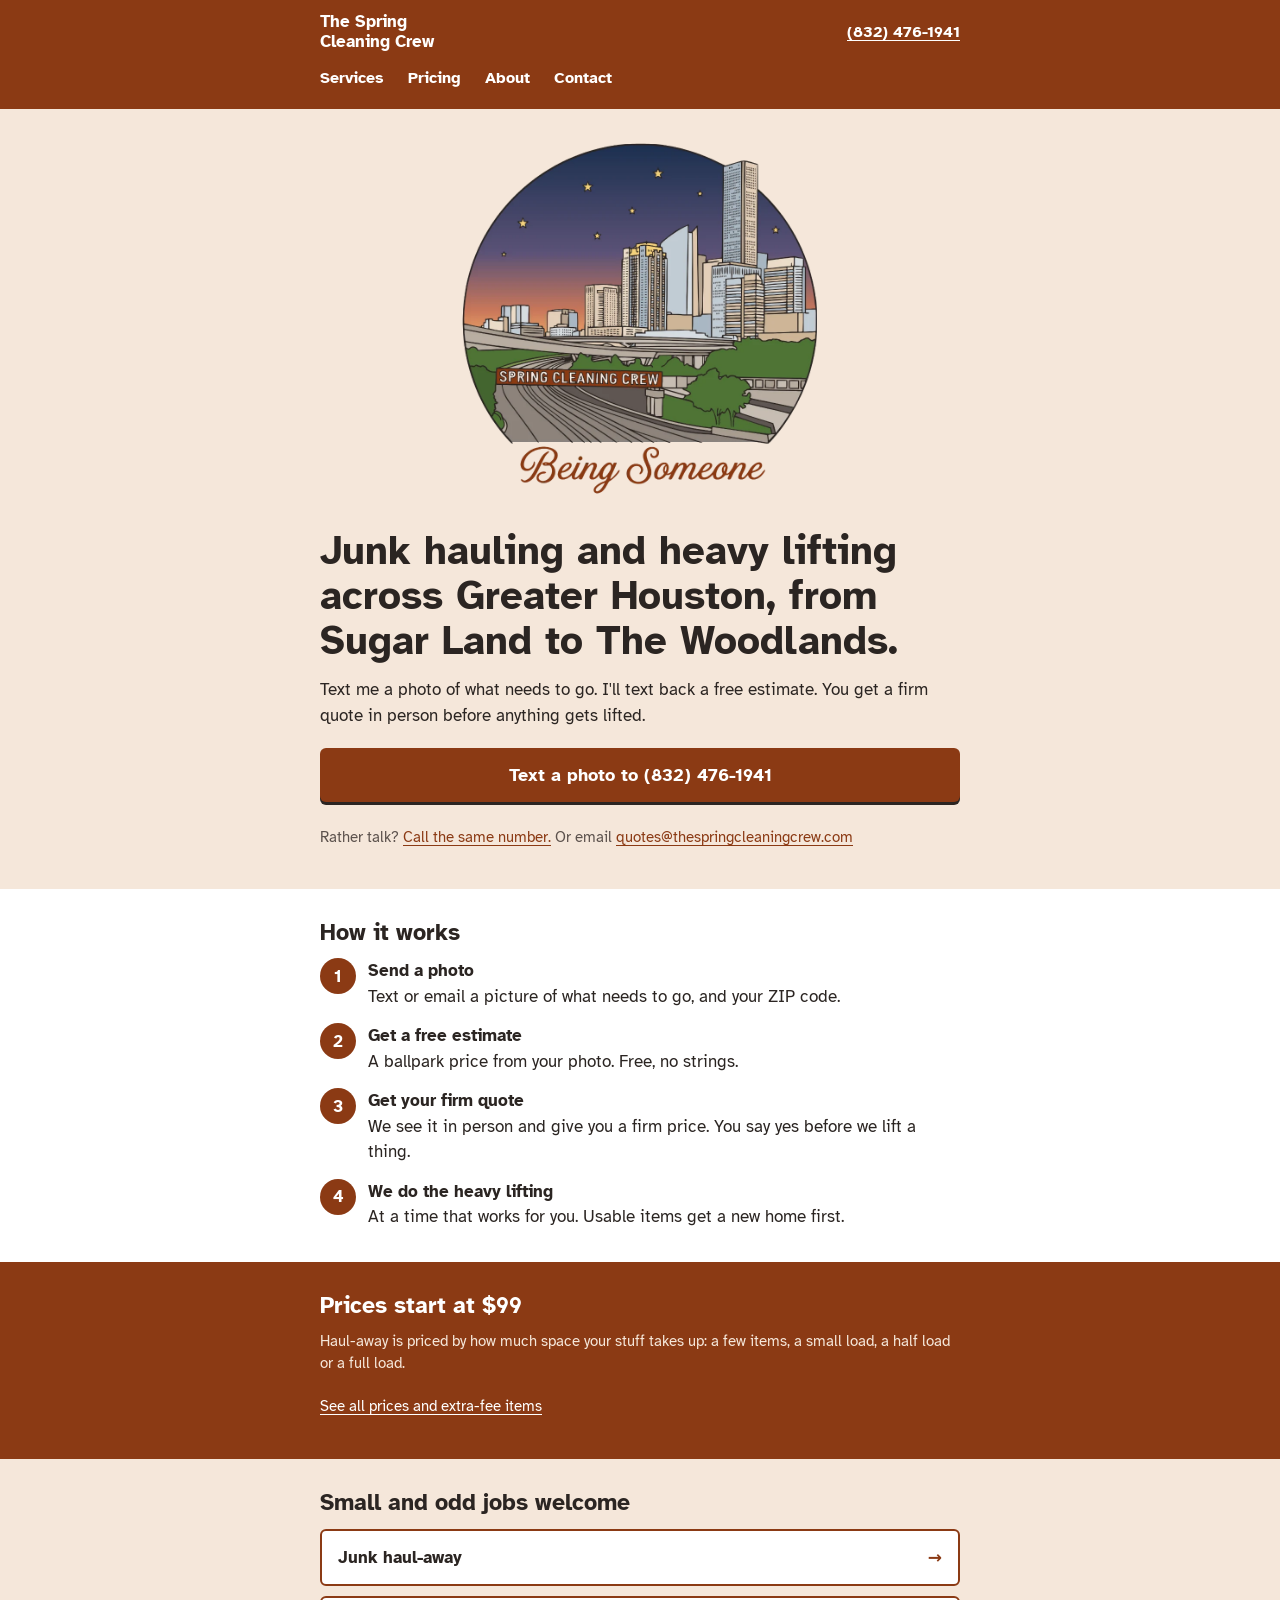
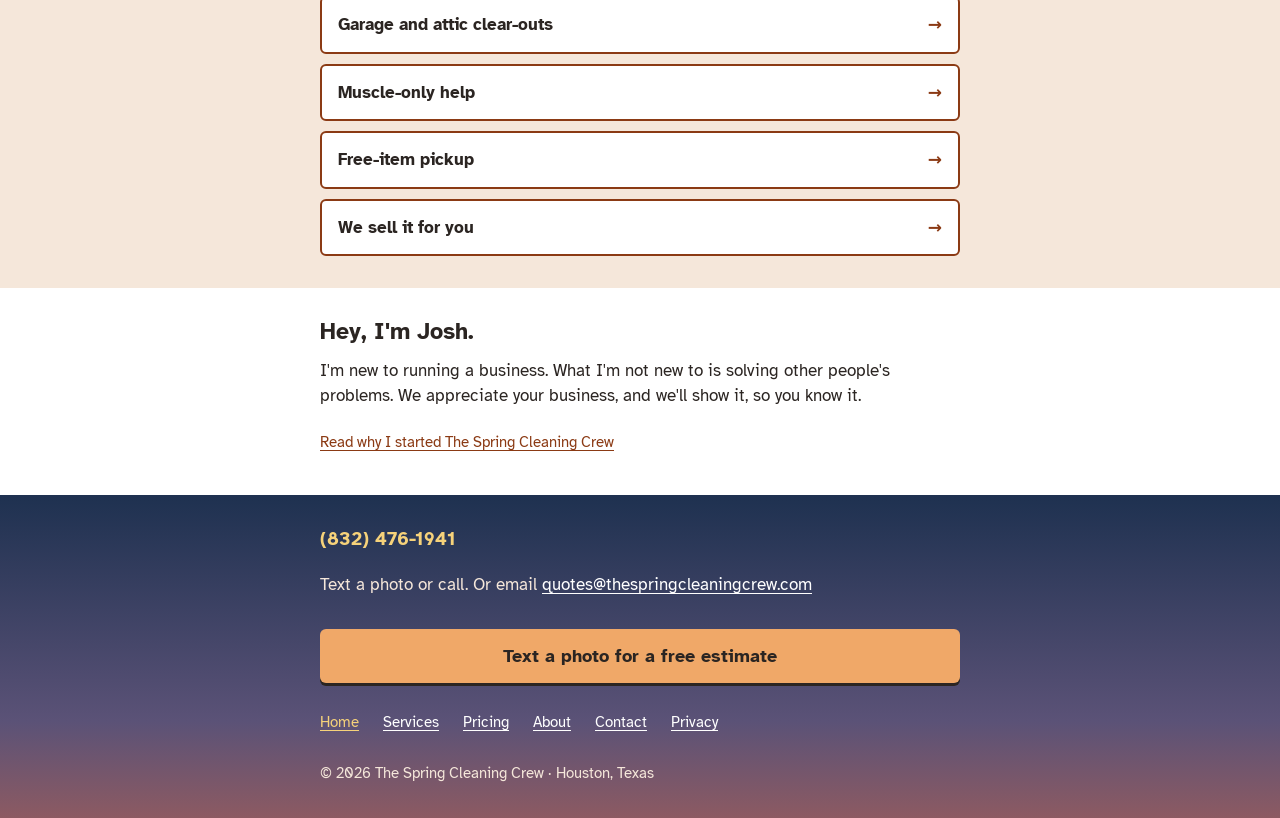
==== index.html @ eb05a123 "Site phone: the Quo business number (832) 476-1941 everywhere (Josh 2026-11-07) Calls and texts from" ====
<!doctype html>
<html lang="en">
<head>
<meta charset="utf-8">
<meta name="viewport" content="width=device-width, initial-scale=1, viewport-fit=cover">
<title>The Spring Cleaning Crew: Houston junk removal</title>
<meta name="description" content="Junk removal across Greater Houston, from Sugar Land to The Woodlands: haul-aways, garage and attic clear-outs, and muscle-only help. Text or email a photo for a free estimate.">
<link rel="canonical" href="https://thespringcleaningcrew.com/">
<meta property="og:title" content="The Spring Cleaning Crew: Houston junk removal">
<meta property="og:description" content="Junk removal across Greater Houston, from Sugar Land to The Woodlands: haul-aways, garage and attic clear-outs, and muscle-only help. Text or email a photo for a free estimate.">
<meta property="og:image" content="https://thespringcleaningcrew.com/badge.webp">
<meta property="og:url" content="https://thespringcleaningcrew.com/">
<meta property="og:type" content="website">
<link rel="icon" href="data:image/svg+xml,%3Csvg xmlns='http://www.w3.org/2000/svg' viewBox='0 0 64 64'%3E%3Crect width='64' height='64' rx='12' fill='%238B3A14'/%3E%3Cpath d='M10 44V30h7v-6h6v20h4V16h8v28h4V24h7v8h8v12z' fill='%23F5E7DA'/%3E%3Crect x='8' y='47' width='48' height='7' rx='1' fill='%23F6D27A'/%3E%3C/svg%3E">
<link rel="preconnect" href="https://fonts.googleapis.com">
<link href="https://fonts.googleapis.com/css2?family=Atkinson+Hyperlegible:wght@400;700&amp;display=swap" rel="stylesheet">
<style>
:root{--rust:#8B3A14;--rust-2:#A5532B;--cream:#F5E7DA;--cream-2:#EAD3C1;--paper:#FFFFFF;--ink:#2B2522;--muted:#5C524D;--line:#E4D6CB;--dusk:#1E3150;--dusk-2:#5B5277;--glow:#F0A868;--star:#F6D27A;--font:'Atkinson Hyperlegible','Segoe UI',system-ui,sans-serif;color-scheme:light}
*{box-sizing:border-box}
body{margin:0;background:var(--paper);color:var(--ink);font-family:var(--font);font-size:17px;line-height:1.5}
a{color:var(--rust);text-underline-offset:3px}
:focus-visible{outline:3px solid var(--glow);outline-offset:2px}
::selection{background:var(--cream-2);color:var(--ink)}
.band{padding-left:max(18px,env(safe-area-inset-left,0px));padding-right:max(18px,env(safe-area-inset-right,0px))}
.wrap{max-width:640px;margin:0 auto}
h1,h2,h3{text-wrap:balance;margin:0}
h1{font-size:clamp(30px,7vw,40px);line-height:1.12}
h2{font-size:23px;line-height:1.2}
h3{font-size:18px;line-height:1.25}
p{margin:0}
header.band{background:var(--rust);color:var(--paper);padding-block:12px}
header.band{padding-block:10px 4px}
header .top{display:flex;align-items:center;justify-content:space-between;gap:12px}
.nav{display:flex;flex-wrap:wrap;gap:0 4px;margin-inline:-10px}
.nav a{color:var(--paper);font-weight:700;font-size:16px;text-decoration:none;padding:12px 10px;border-bottom:3px solid transparent}
.nav a.on{border-bottom-color:var(--star)}
.nav a:hover{border-bottom-color:var(--cream-2)}
.foot-nav{display:flex;flex-wrap:wrap;gap:0 4px;margin:10px -10px 0}
.foot-nav a{padding:10px;font-size:15px}
.foot-nav a.on{color:var(--star)}
header .name{font-weight:700;font-size:17px;line-height:1.15;color:var(--paper);text-decoration:none}
header .phone{color:var(--paper);font-weight:700;font-size:16px;padding-block:10px;white-space:nowrap}
.cta{display:flex;align-items:center;justify-content:center;min-height:54px;margin-top:6px;background:var(--rust);color:var(--paper);border-radius:6px;font-weight:700;font-size:18px;text-decoration:none;box-shadow:0 3px 0 var(--ink);text-align:center;padding-inline:12px}
.cta:active{transform:translateY(2px);box-shadow:0 1px 0 var(--ink)}
.small{font-size:15px;color:var(--muted)}
.prices{background:var(--rust);color:var(--paper);padding-block:30px 32px}
.prices .wrap{display:grid;gap:10px}
.prices .small{color:var(--cream)}
.prices a{color:var(--paper)}
.table{border-top:3px solid var(--cream)}
.row{display:flex;justify-content:space-between;gap:12px;padding-block:11px;border-bottom:1px solid var(--rust-2)}
.row:last-child{border-bottom:3px solid var(--cream)}
.row b{color:var(--star);font-variant-numeric:tabular-nums;font-size:19px;white-space:nowrap}
.row span small{display:block;color:var(--cream);font-size:15px}
.plain{padding-block:30px 32px}
.plain .wrap{display:grid;gap:12px}
.cream{background:var(--cream)}
footer.band{background:linear-gradient(180deg,var(--dusk) 0%,var(--dusk-2) 70%,#8C5A62 100%);color:var(--cream);padding-block:30px 34px}
footer .wrap{display:grid;gap:8px}
footer a{color:var(--paper)}
footer .cta{margin-top:14px;background:var(--glow);color:var(--ink)}
footer .num{font-weight:700;color:var(--star);font-size:19px}
footer .fine{font-size:15px;margin-top:10px}
.tap{display:inline-block;padding-block:10px}
.hero{background:var(--cream);padding-block:22px 30px}
.hero .wrap{display:grid;gap:14px}
.badge{display:block;width:100%;max-width:380px;margin:0 auto 4px;height:auto}
.steps{list-style:none;margin:0;padding:0;display:grid;gap:14px;counter-reset:step}
.steps li{display:grid;grid-template-columns:36px 1fr;gap:12px;align-items:start;counter-increment:step}
.steps li::before{content:counter(step);display:flex;align-items:center;justify-content:center;width:36px;height:36px;border-radius:50%;background:var(--rust);color:var(--paper);font-weight:700}
.steps b{display:block}
.links{display:grid;gap:10px}
.links a{display:flex;justify-content:space-between;align-items:center;gap:12px;padding:14px 16px;border:2px solid var(--rust);border-radius:6px;font-weight:700;text-decoration:none;color:var(--ink);background:var(--paper)}
.links a span{color:var(--rust)}
</style>
</head>
<body>

<header class="band"><div class="wrap">
<div class="top">
<a class="name" href="index.html">The Spring<br>Cleaning Crew</a>
<a class="phone" href="tel:+18324761941">(832) 476-1941</a>
</div>
<nav class="nav" aria-label="Main">
<a href="services.html">Services</a>
<a href="pricing.html">Pricing</a>
<a href="about.html">About</a>
<a href="contact.html">Contact</a>
</nav>
</div></header>

<main>
<section class="hero band"><div class="wrap">
<img class="badge" src="badge.webp" width="880" height="880" alt="The Spring Cleaning Crew badge: the downtown Houston skyline at dusk over I-45, with SPRING CLEANING CREW on the bridge sign and Being Someone written below">
<h1>Junk hauling and heavy lifting across Greater Houston, from Sugar Land to The Woodlands.</h1>
<p>Text me a photo of what needs to go. I'll text back a free estimate. You get a firm quote in person before anything gets lifted.</p>
<a class="cta" href="sms:+18324761941">Text a photo to (832) 476-1941</a>
<p class="small">Rather talk? <a class="tap" href="tel:+18324761941">Call the same number.</a> Or email <a class="tap" href="mailto:quotes@thespringcleaningcrew.com">quotes@thespringcleaningcrew.com</a></p>
</div></section>

<section class="plain band"><div class="wrap">
<h2>How it works</h2>
<ol class="steps">
<li><span><b>Send a photo</b>Text or email a picture of what needs to go, and your ZIP code.</span></li>
<li><span><b>Get a free estimate</b>A ballpark price from your photo. Free, no strings.</span></li>
<li><span><b>Get your firm quote</b>We see it in person and give you a firm price. You say yes before we lift a thing.</span></li>
<li><span><b>We do the heavy lifting</b>At a time that works for you. Usable items get a new home first.</span></li>
</ol>
</div></section>

<section class="prices band"><div class="wrap">
<h2>Prices start at $99</h2>
<p class="small">Haul-away is priced by how much space your stuff takes up: a few items, a small load, a half load or a full load.</p>
<p class="small"><a class="tap" href="pricing.html">See all prices and extra-fee items</a></p>
</div></section>

<section class="plain band cream"><div class="wrap">
<h2>Small and odd jobs welcome</h2>
<div class="links">
<a href="services.html#haul-away">Junk haul-away <span>→</span></a>
<a href="services.html#clear-outs">Garage and attic clear-outs <span>→</span></a>
<a href="services.html#muscle">Muscle-only help <span>→</span></a>
<a href="services.html#free-items">Free-item pickup <span>→</span></a>
<a href="services.html#sell">We sell it for you <span>→</span></a>
</div>
</div></section>

<section class="plain band"><div class="wrap">
<h2>Hey, I'm Josh.</h2>
<p>I'm new to running a business. What I'm not new to is solving other people's problems. We appreciate your business, and we'll show it, so you know it.</p>
<p class="small"><a class="tap" href="about.html">Read why I started The Spring Cleaning Crew</a></p>
</div></section>
<script type="application/ld+json">
{
 "@context": "https://schema.org",
 "@type": "LocalBusiness",
 "@id": "https://thespringcleaningcrew.com/#business",
 "name": "The Spring Cleaning Crew",
 "url": "https://thespringcleaningcrew.com/",
 "description": "Owner-operated junk removal and hauling for small and odd jobs across Greater Houston, TX: Waller to Sugar Land, Pearland to Crosby, and up to The Woodlands. Text a photo for a free estimate.",
 "telephone": "+1-832-476-1941",
 "email": "quotes@thespringcleaningcrew.com",
 "image": "https://thespringcleaningcrew.com/badge.webp",
 "priceRange": "$99–$750",
 "address": {
  "@type": "PostalAddress",
  "addressLocality": "Houston",
  "addressRegion": "TX",
  "addressCountry": "US"
 },
 "areaServed": [
  {
   "@type": "City",
   "name": "Houston"
  },
  {
   "@type": "City",
   "name": "Sugar Land, TX"
  },
  {
   "@type": "City",
   "name": "Pearland, TX"
  },
  {
   "@type": "City",
   "name": "Waller, TX"
  },
  {
   "@type": "Place",
   "name": "Crosby, TX"
  },
  {
   "@type": "Place",
   "name": "The Woodlands, TX"
  }
 ],
 "hasOfferCatalog": {
  "@type": "OfferCatalog",
  "name": "Services",
  "itemListElement": [
   {
    "@type": "Offer",
    "itemOffered": {
     "@type": "Service",
     "name": "Junk haul-away"
    },
    "priceSpecification": {
     "@type": "PriceSpecification",
     "minPrice": 99,
     "maxPrice": 750,
     "priceCurrency": "USD"
    }
   },
   {
    "@type": "Offer",
    "itemOffered": {
     "@type": "Service",
     "name": "Garage and attic clear-outs"
    }
   },
   {
    "@type": "Offer",
    "itemOffered": {
     "@type": "Service",
     "name": "Muscle-only help"
    },
    "priceSpecification": {
     "@type": "UnitPriceSpecification",
     "price": 40,
     "priceCurrency": "USD",
     "unitText": "hour"
    }
   },
   {
    "@type": "Offer",
    "itemOffered": {
     "@type": "Service",
     "name": "Curbside carry-out for heavy-trash day"
    },
    "priceSpecification": {
     "@type": "UnitPriceSpecification",
     "price": 40,
     "priceCurrency": "USD",
     "unitText": "hour"
    }
   },
   {
    "@type": "Offer",
    "itemOffered": {
     "@type": "Service",
     "name": "Goodwill donation runs"
    }
   },
   {
    "@type": "Offer",
    "itemOffered": {
     "@type": "Service",
     "name": "Free-item pickup"
    }
   },
   {
    "@type": "Offer",
    "itemOffered": {
     "@type": "Service",
     "name": "We sell it for you"
    }
   }
  ]
 }
}
</script>
</main>

<footer class="band"><div class="wrap">
<p class="num">(832) 476-1941</p>
<p>Text a photo or call. Or email <a class="tap" href="mailto:quotes@thespringcleaningcrew.com">quotes@thespringcleaningcrew.com</a></p>
<a class="cta" href="sms:+18324761941">Text a photo for a free estimate</a>
<nav class="foot-nav" aria-label="Footer">
<a href="index.html" class="on" aria-current="page">Home</a>
<a href="services.html">Services</a>
<a href="pricing.html">Pricing</a>
<a href="about.html">About</a>
<a href="contact.html">Contact</a>
<a href="privacy.html">Privacy</a>
</nav>
<p class="fine">© 2026 The Spring Cleaning Crew · Houston, Texas</p>
</div></footer>
</body>
</html>
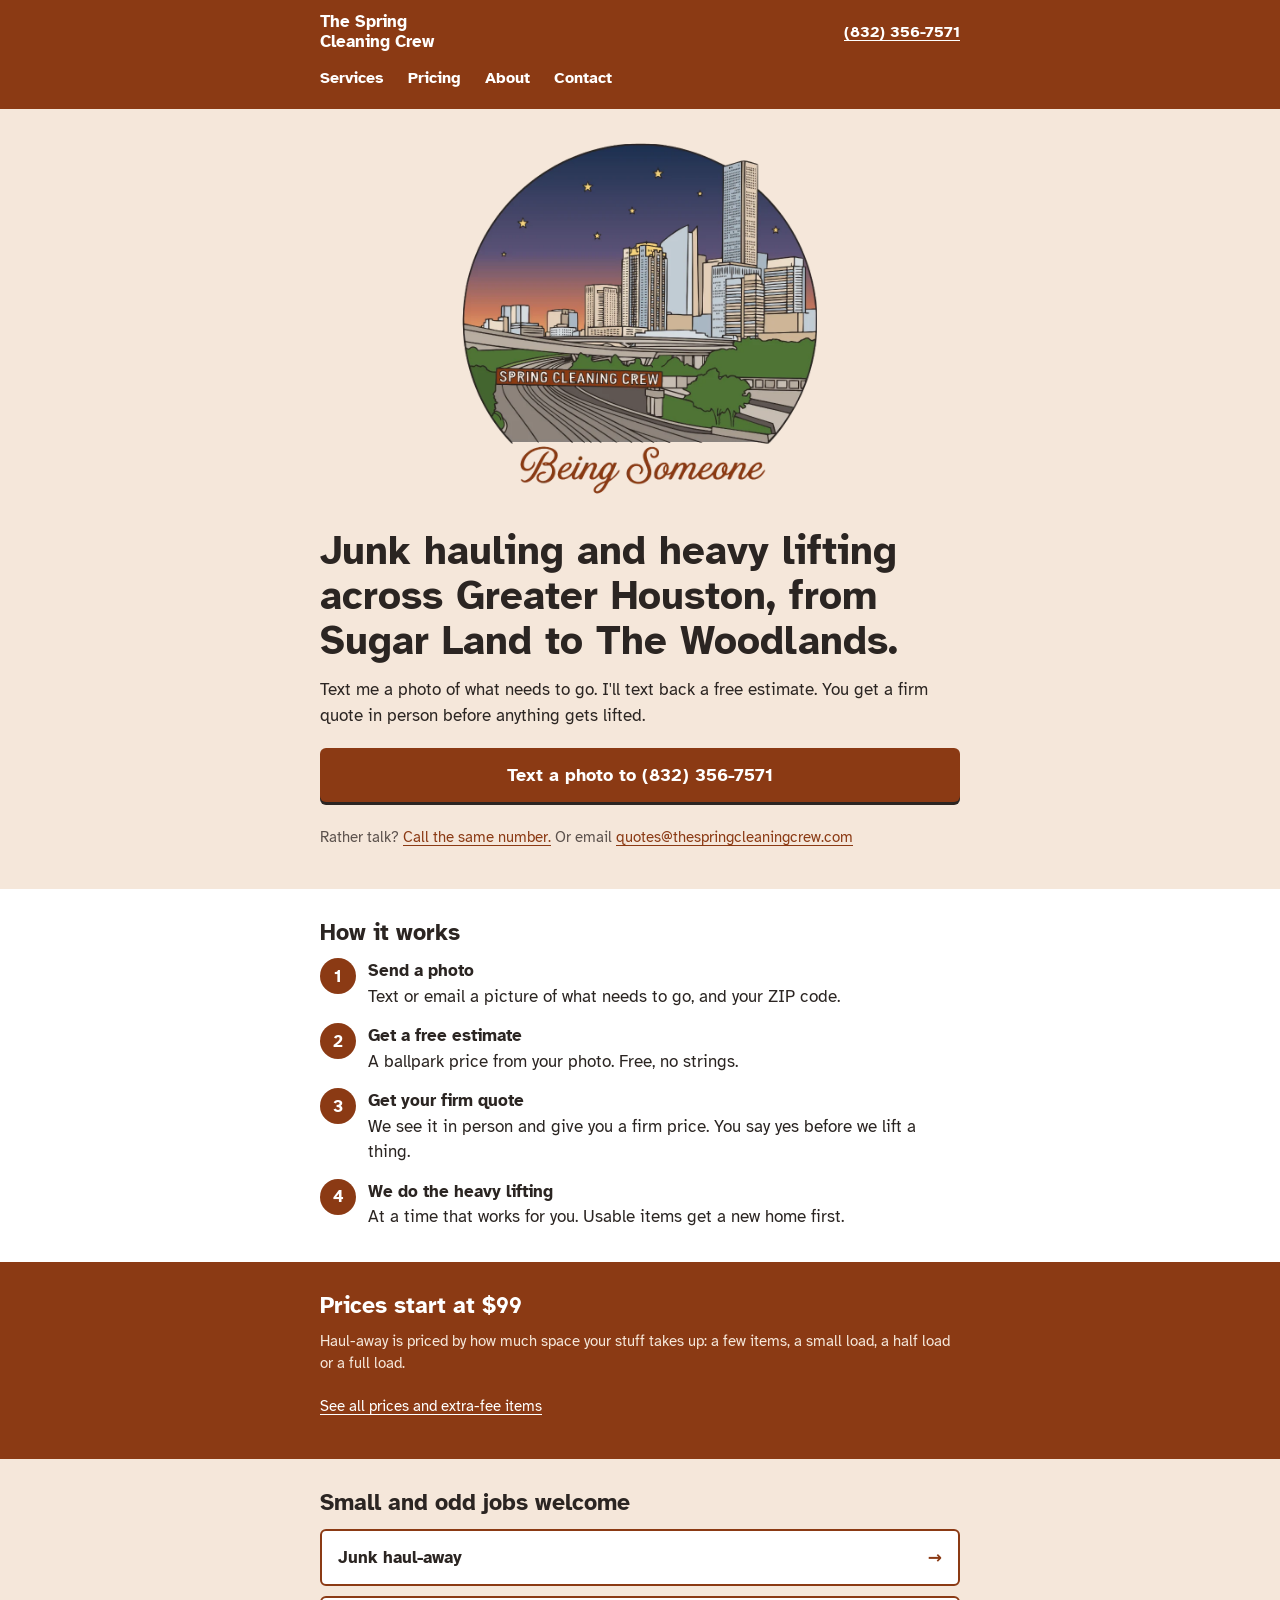
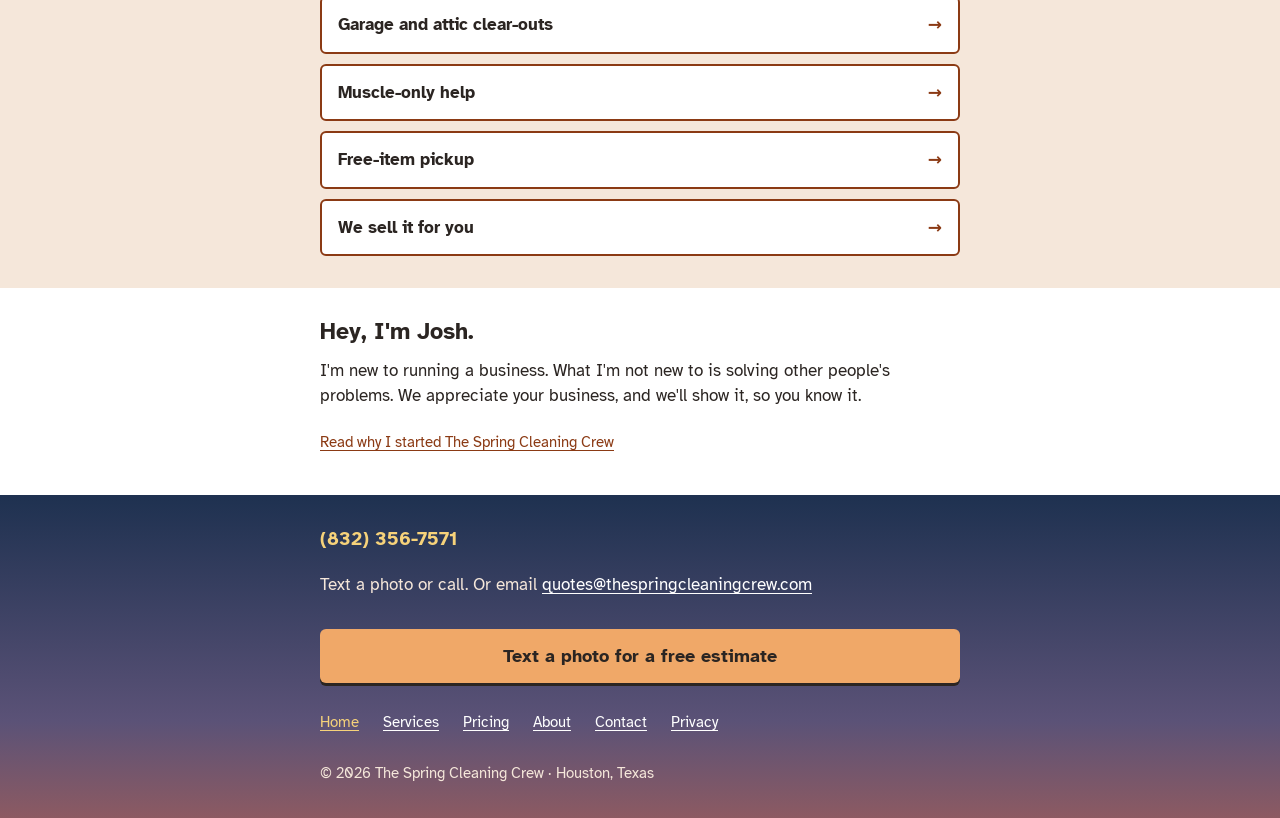
==== commit d3c8e747: "Phone: back to the Google Voice number (832) 356-7571 everywhere; the Quo number lapsed (Josh 2026-1" ====
--- a/index.html
+++ b/index.html
@@ -3,6 +3,7 @@
 <head>
 <meta charset="utf-8">
 <meta name="viewport" content="width=device-width, initial-scale=1, viewport-fit=cover">
+<meta name="msvalidate.01" content="FD33685E9F344A1249CBE06CD4AD1B75">
 <title>The Spring Cleaning Crew: Houston junk removal</title>
 <meta name="description" content="Junk removal across Greater Houston, from Sugar Land to The Woodlands: haul-aways, garage and attic clear-outs, and muscle-only help. Text or email a photo for a free estimate.">
 <link rel="canonical" href="https://thespringcleaningcrew.com/">
@@ -62,6 +63,14 @@
 footer .num{font-weight:700;color:var(--star);font-size:19px}
 footer .fine{font-size:15px;margin-top:10px}
 .tap{display:inline-block;padding-block:10px}
+.getbar{display:none}
+@media (max-width:760px){
+.getbar{position:fixed;left:0;right:0;bottom:0;z-index:10;display:flex;gap:8px;padding:8px max(12px,env(safe-area-inset-right,0px)) calc(8px + env(safe-area-inset-bottom,0px)) max(12px,env(safe-area-inset-left,0px));background:var(--ink)}
+.getbar a{display:flex;align-items:center;justify-content:center;min-height:52px;border-radius:6px;font-weight:700;font-size:17px;line-height:1.2;text-decoration:none;text-align:center}
+.getbar .gb-text{flex:1;background:var(--glow);color:var(--ink)}
+.getbar .gb-call{flex:0 0 84px;background:var(--paper);color:var(--rust)}
+footer.band{padding-bottom:calc(34px + 68px + env(safe-area-inset-bottom,0px))}
+}
 .hero{background:var(--cream);padding-block:22px 30px}
 .hero .wrap{display:grid;gap:14px}
 .badge{display:block;width:100%;max-width:380px;margin:0 auto 4px;height:auto}
@@ -75,11 +84,12 @@
 </style>
 </head>
 <body>
+<div class="getbar"><a class="gb-text" href="sms:+18323567571">Text a photo for a free estimate</a><a class="gb-call" href="tel:+18323567571" aria-label="Call (832) 356-7571">Call</a></div>
 
 <header class="band"><div class="wrap">
 <div class="top">
-<a class="name" href="index.html">The Spring<br>Cleaning Crew</a>
-<a class="phone" href="tel:+18324761941">(832) 476-1941</a>
+<a class="name" href="/">The Spring<br>Cleaning Crew</a>
+<a class="phone" href="tel:+18323567571">(832) 356-7571</a>
 </div>
 <nav class="nav" aria-label="Main">
 <a href="services.html">Services</a>
@@ -94,8 +104,8 @@
 <img class="badge" src="badge.webp" width="880" height="880" alt="The Spring Cleaning Crew badge: the downtown Houston skyline at dusk over I-45, with SPRING CLEANING CREW on the bridge sign and Being Someone written below">
 <h1>Junk hauling and heavy lifting across Greater Houston, from Sugar Land to The Woodlands.</h1>
 <p>Text me a photo of what needs to go. I'll text back a free estimate. You get a firm quote in person before anything gets lifted.</p>
-<a class="cta" href="sms:+18324761941">Text a photo to (832) 476-1941</a>
-<p class="small">Rather talk? <a class="tap" href="tel:+18324761941">Call the same number.</a> Or email <a class="tap" href="mailto:quotes@thespringcleaningcrew.com">quotes@thespringcleaningcrew.com</a></p>
+<a class="cta" href="sms:+18323567571">Text a photo to (832) 356-7571</a>
+<p class="small">Rather talk? <a class="tap" href="tel:+18323567571">Call the same number.</a> Or email <a class="tap" href="mailto:quotes@thespringcleaningcrew.com">quotes@thespringcleaningcrew.com</a></p>
 </div></section>
 
 <section class="plain band"><div class="wrap">
@@ -138,7 +148,7 @@
  "name": "The Spring Cleaning Crew",
  "url": "https://thespringcleaningcrew.com/",
  "description": "Owner-operated junk removal and hauling for small and odd jobs across Greater Houston, TX: Waller to Sugar Land, Pearland to Crosby, and up to The Woodlands. Text a photo for a free estimate.",
- "telephone": "+1-832-476-1941",
+ "telephone": "+1-832-356-7571",
  "email": "quotes@thespringcleaningcrew.com",
  "image": "https://thespringcleaningcrew.com/badge.webp",
  "priceRange": "$99–$750",
@@ -252,11 +262,11 @@
 </main>
 
 <footer class="band"><div class="wrap">
-<p class="num">(832) 476-1941</p>
+<p class="num">(832) 356-7571</p>
 <p>Text a photo or call. Or email <a class="tap" href="mailto:quotes@thespringcleaningcrew.com">quotes@thespringcleaningcrew.com</a></p>
-<a class="cta" href="sms:+18324761941">Text a photo for a free estimate</a>
+<a class="cta" href="sms:+18323567571">Text a photo for a free estimate</a>
 <nav class="foot-nav" aria-label="Footer">
-<a href="index.html" class="on" aria-current="page">Home</a>
+<a href="/" class="on" aria-current="page">Home</a>
 <a href="services.html">Services</a>
 <a href="pricing.html">Pricing</a>
 <a href="about.html">About</a>
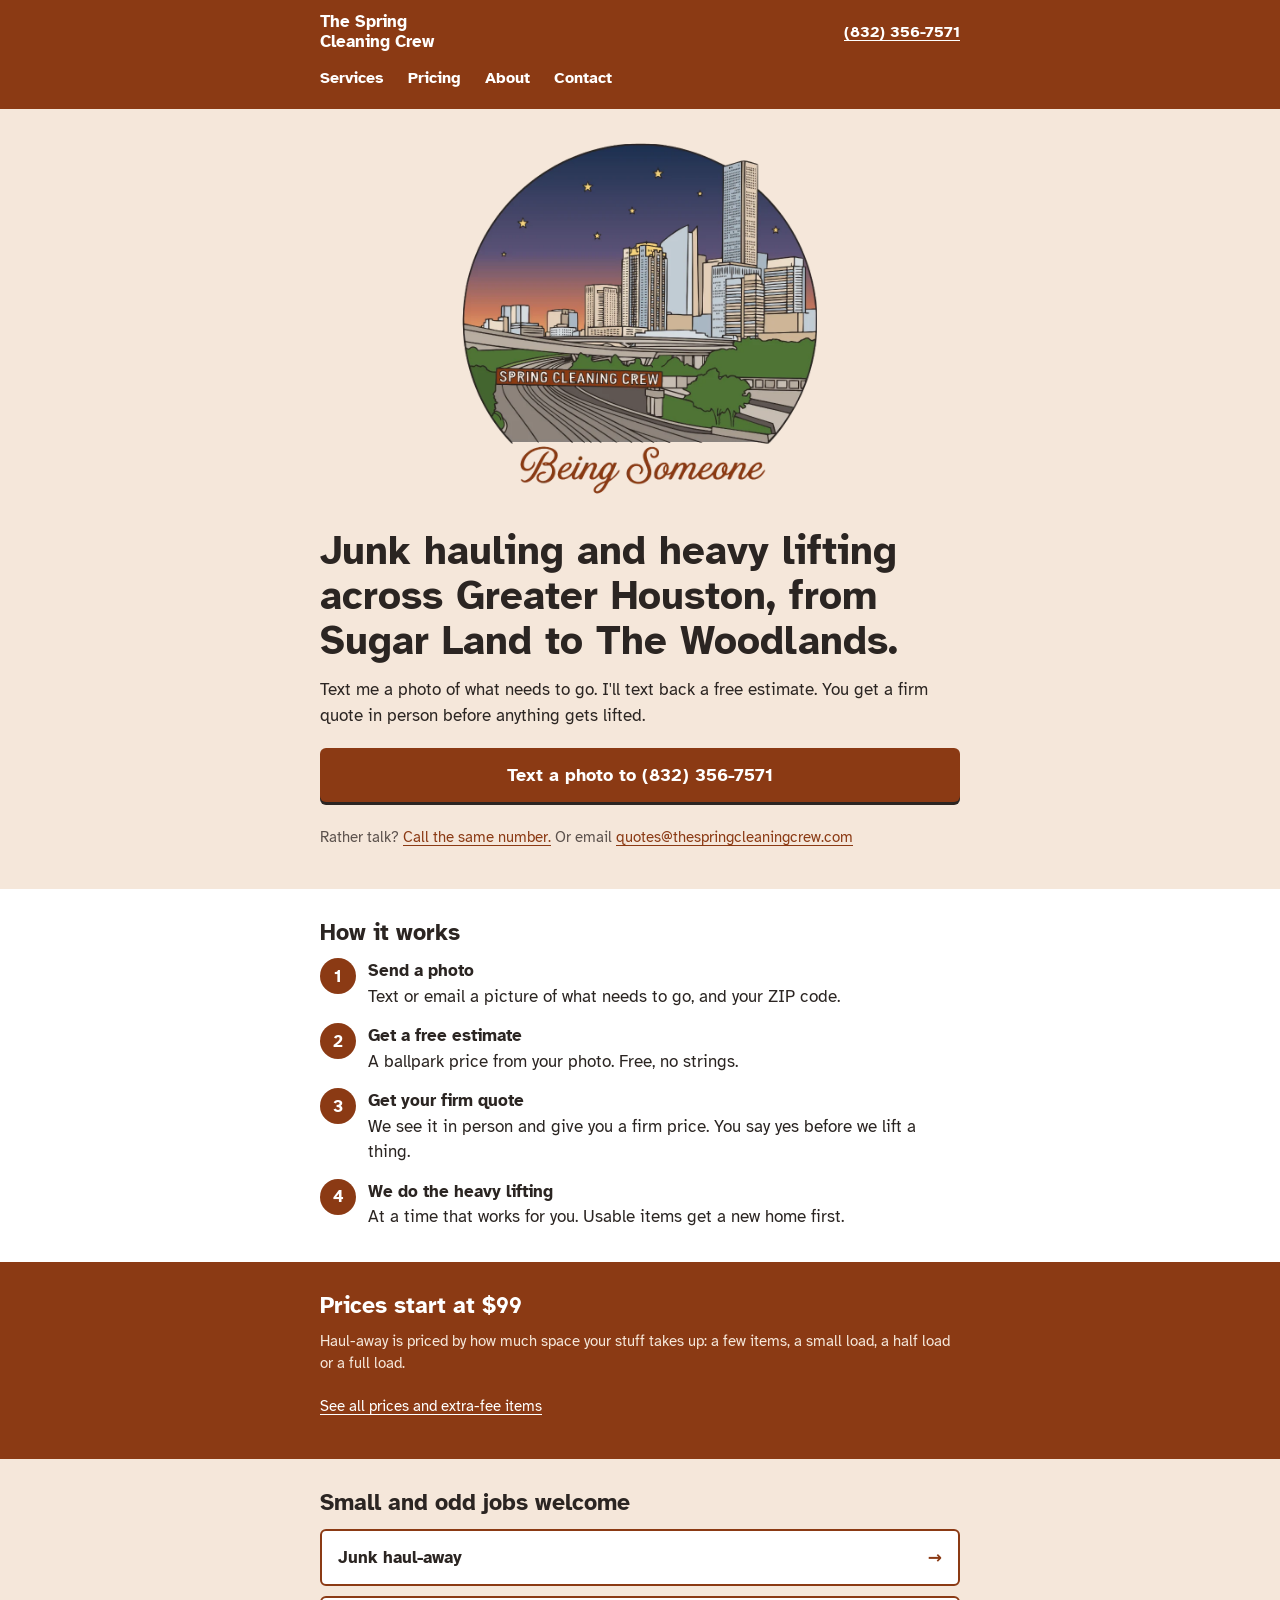
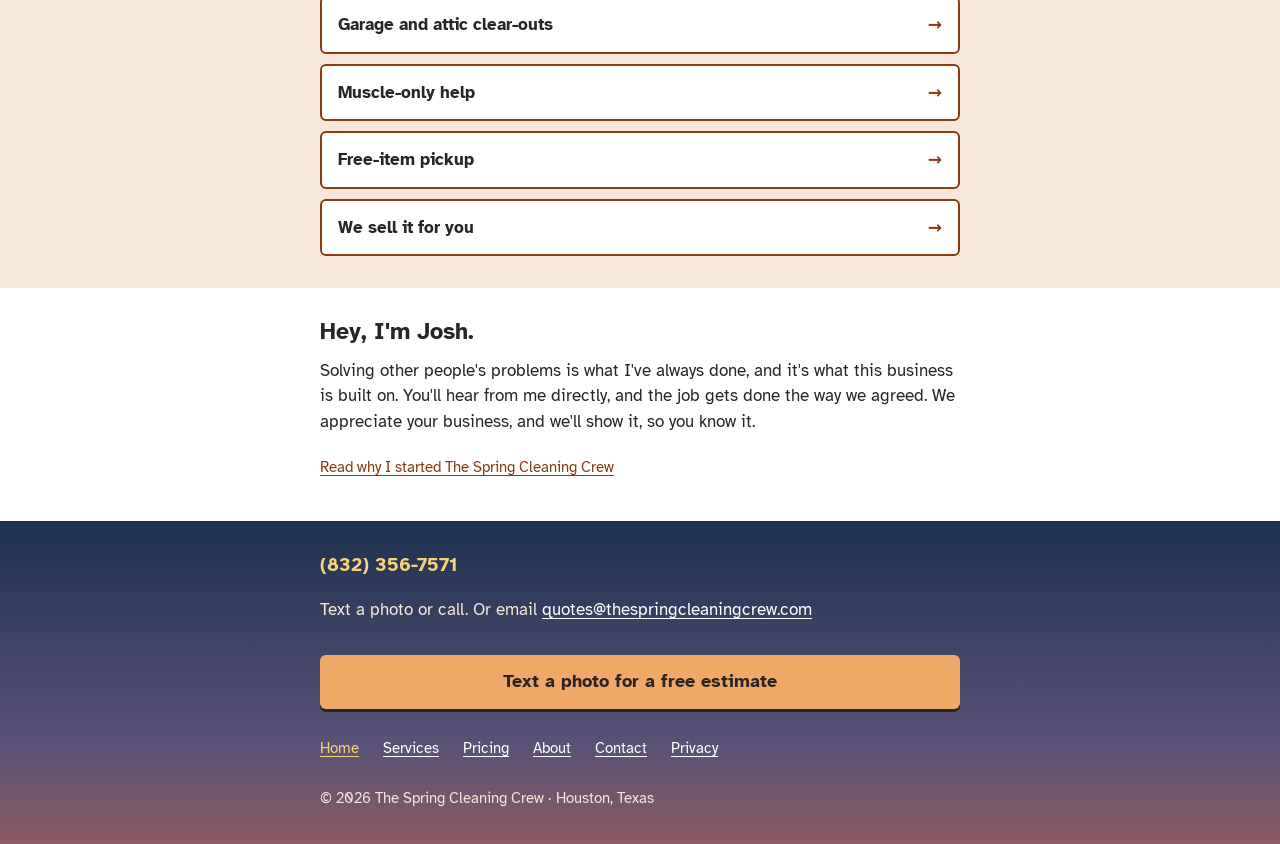
==== commit 44b3b795: "Home + About: intro conveys trust and experience instead of 'new to running a business' (Josh 2026-1" ====
--- a/index.html
+++ b/index.html
@@ -137,7 +137,7 @@
 
 <section class="plain band"><div class="wrap">
 <h2>Hey, I'm Josh.</h2>
-<p>I'm new to running a business. What I'm not new to is solving other people's problems. We appreciate your business, and we'll show it, so you know it.</p>
+<p>Solving other people's problems is what I've always done, and it's what this business is built on. You'll hear from me directly, and the job gets done the way we agreed. We appreciate your business, and we'll show it, so you know it.</p>
 <p class="small"><a class="tap" href="about.html">Read why I started The Spring Cleaning Crew</a></p>
 </div></section>
 <script type="application/ld+json">
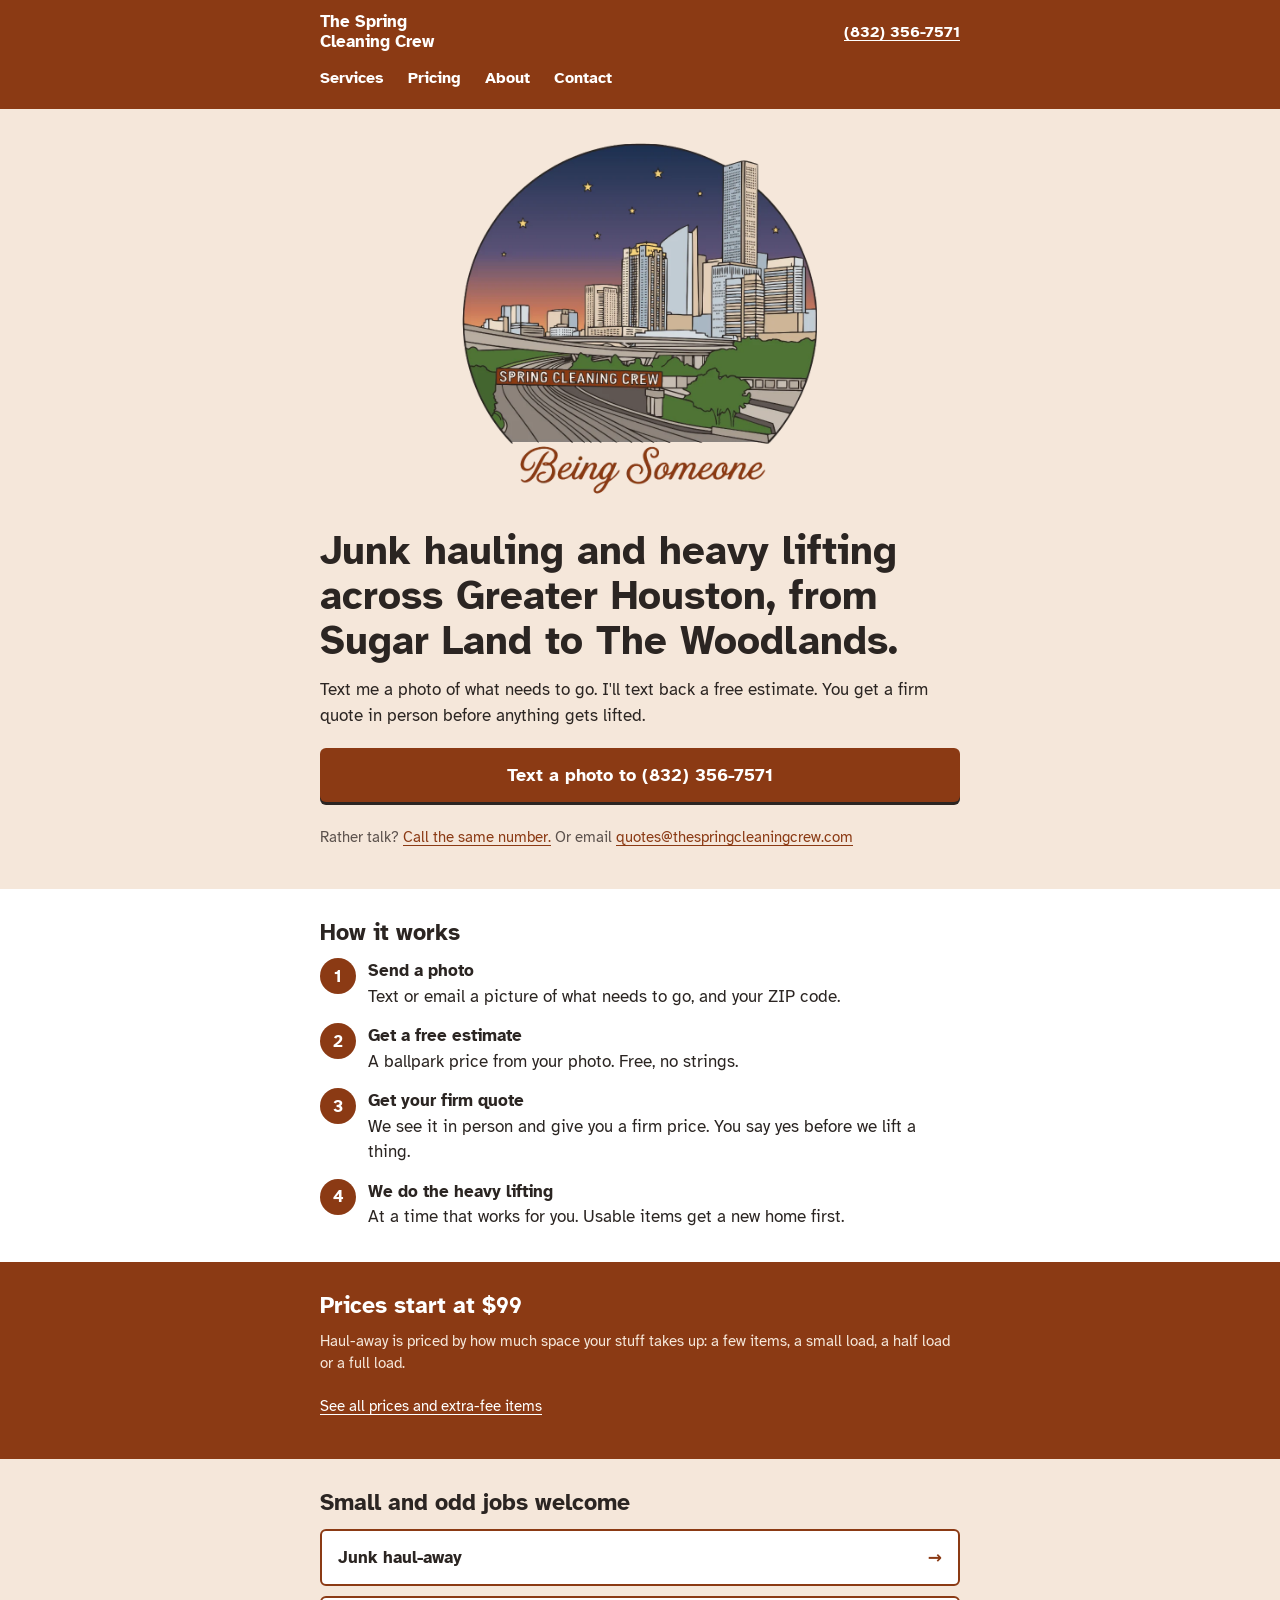
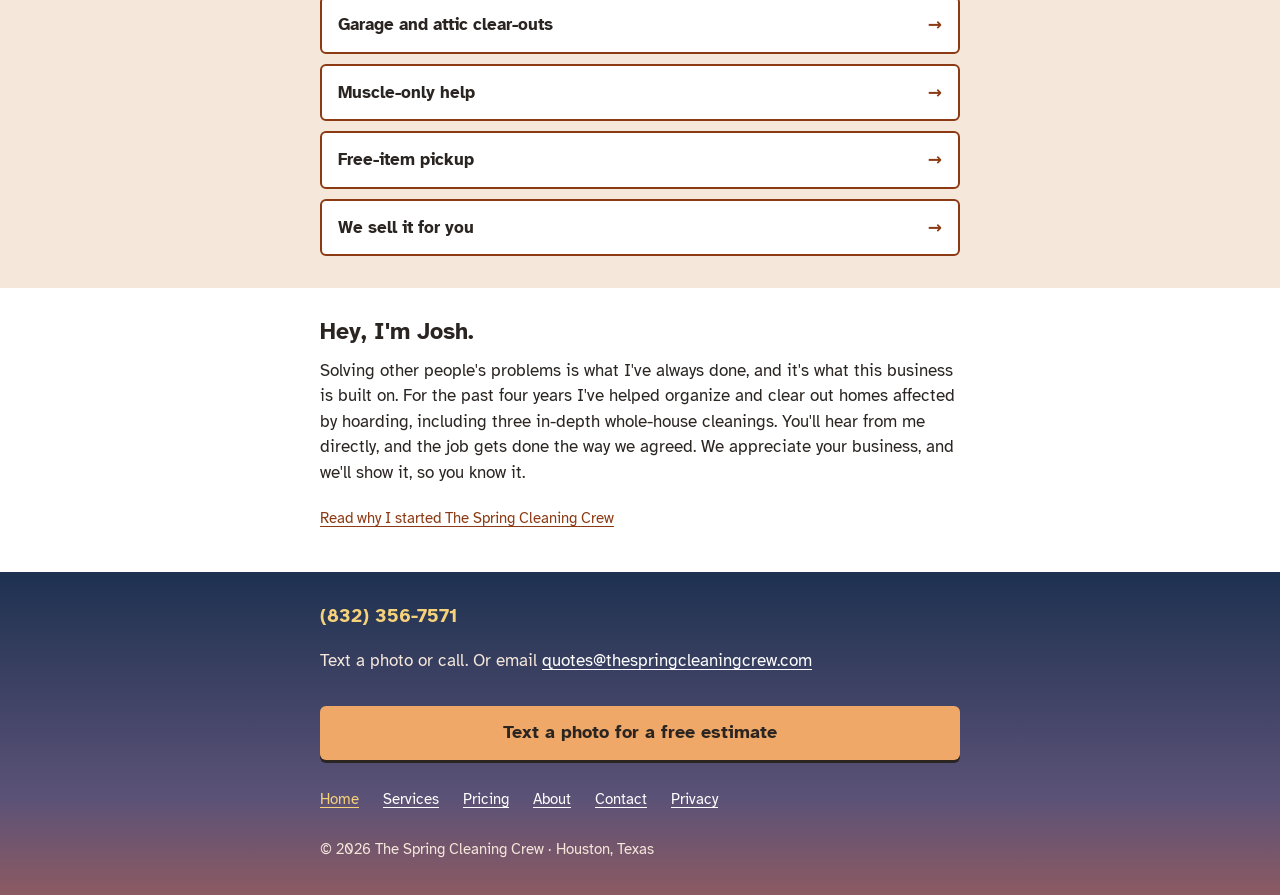
==== commit 45f26d4c: "Home + About: Josh's experience, four years organizing and clearing out homes affected by hoarding, " ====
--- a/index.html
+++ b/index.html
@@ -137,7 +137,7 @@
 
 <section class="plain band"><div class="wrap">
 <h2>Hey, I'm Josh.</h2>
-<p>Solving other people's problems is what I've always done, and it's what this business is built on. You'll hear from me directly, and the job gets done the way we agreed. We appreciate your business, and we'll show it, so you know it.</p>
+<p>Solving other people's problems is what I've always done, and it's what this business is built on. For the past four years I've helped organize and clear out homes affected by hoarding, including three in-depth whole-house cleanings. You'll hear from me directly, and the job gets done the way we agreed. We appreciate your business, and we'll show it, so you know it.</p>
 <p class="small"><a class="tap" href="about.html">Read why I started The Spring Cleaning Crew</a></p>
 </div></section>
 <script type="application/ld+json">
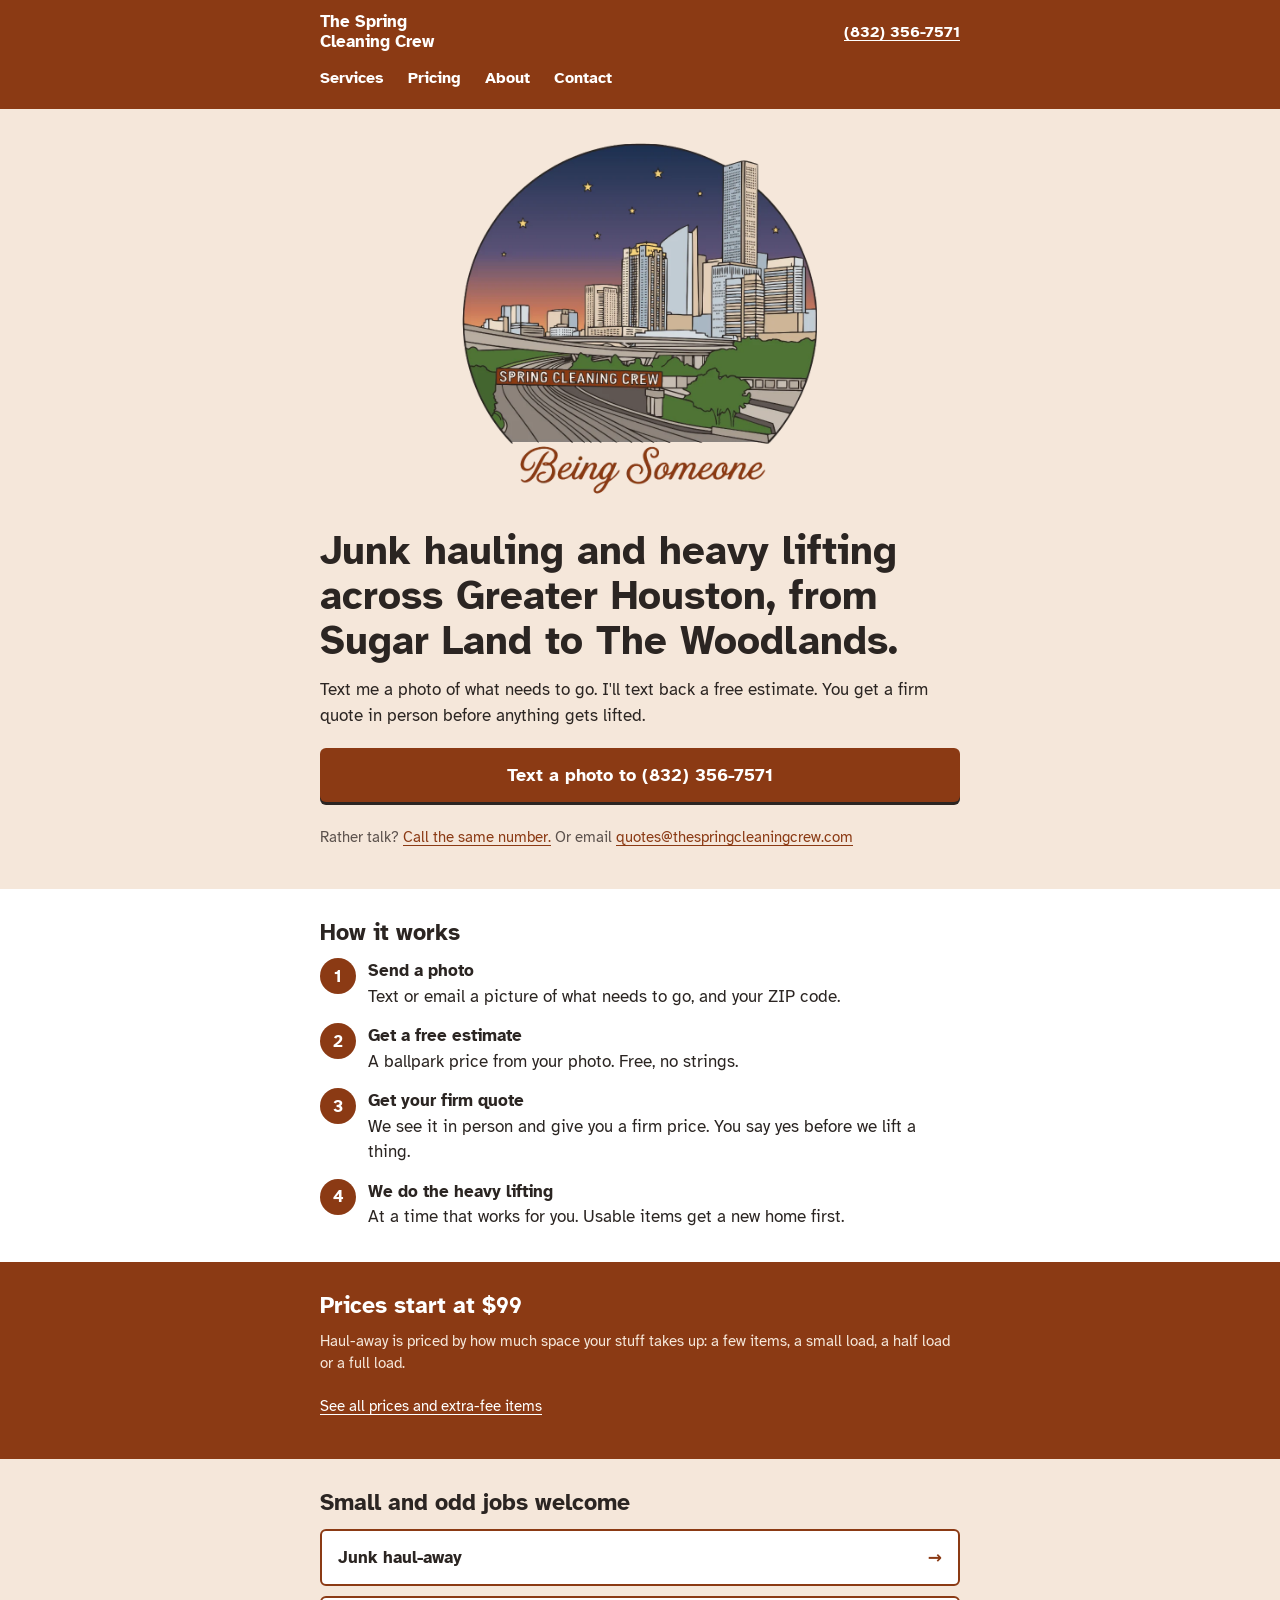
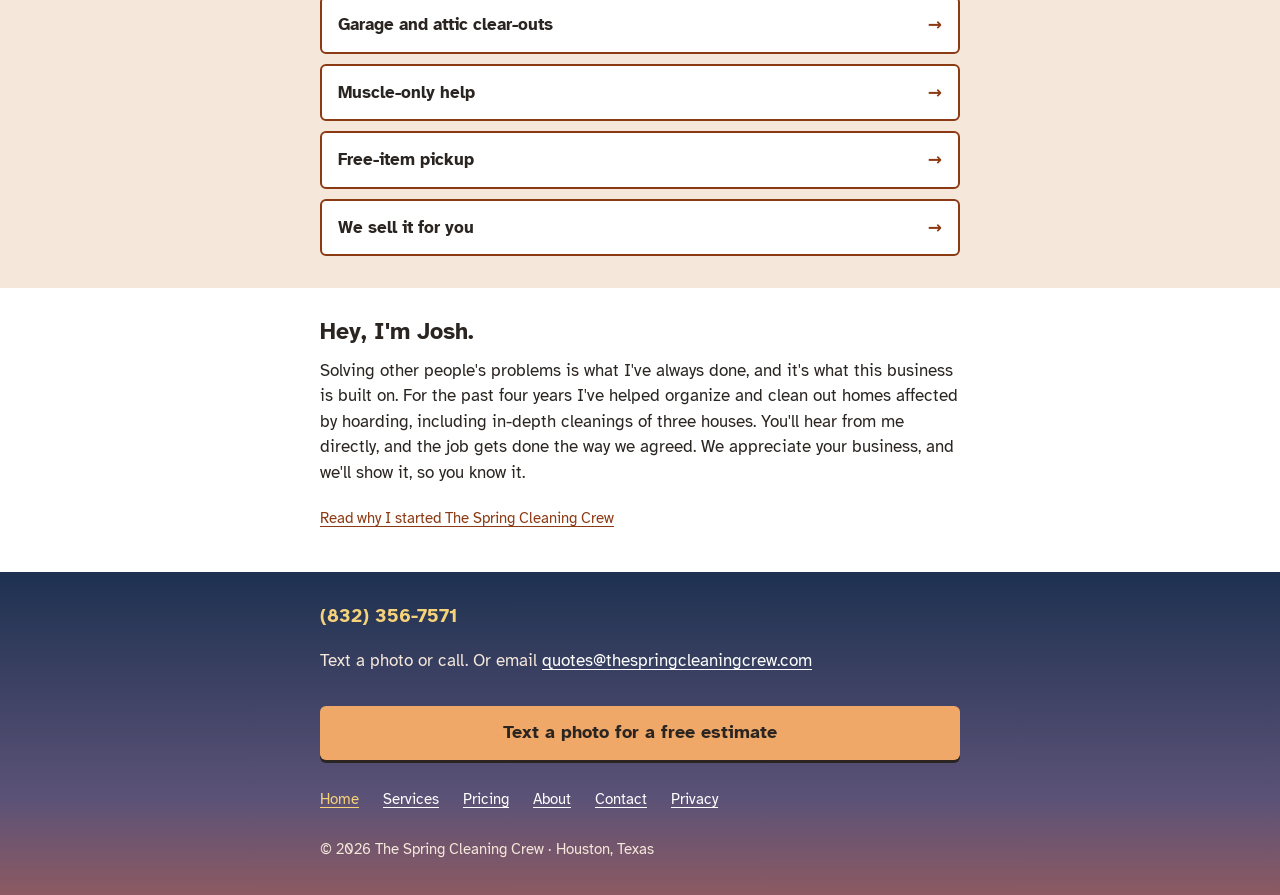
==== commit f10b8629: "Home + About: experience line matches Josh's words; drop 'whole-house' and the unbacked 'no job is t" ====
--- a/index.html
+++ b/index.html
@@ -137,7 +137,7 @@
 
 <section class="plain band"><div class="wrap">
 <h2>Hey, I'm Josh.</h2>
-<p>Solving other people's problems is what I've always done, and it's what this business is built on. For the past four years I've helped organize and clear out homes affected by hoarding, including three in-depth whole-house cleanings. You'll hear from me directly, and the job gets done the way we agreed. We appreciate your business, and we'll show it, so you know it.</p>
+<p>Solving other people's problems is what I've always done, and it's what this business is built on. For the past four years I've helped organize and clean out homes affected by hoarding, including in-depth cleanings of three houses. You'll hear from me directly, and the job gets done the way we agreed. We appreciate your business, and we'll show it, so you know it.</p>
 <p class="small"><a class="tap" href="about.html">Read why I started The Spring Cleaning Crew</a></p>
 </div></section>
 <script type="application/ld+json">
